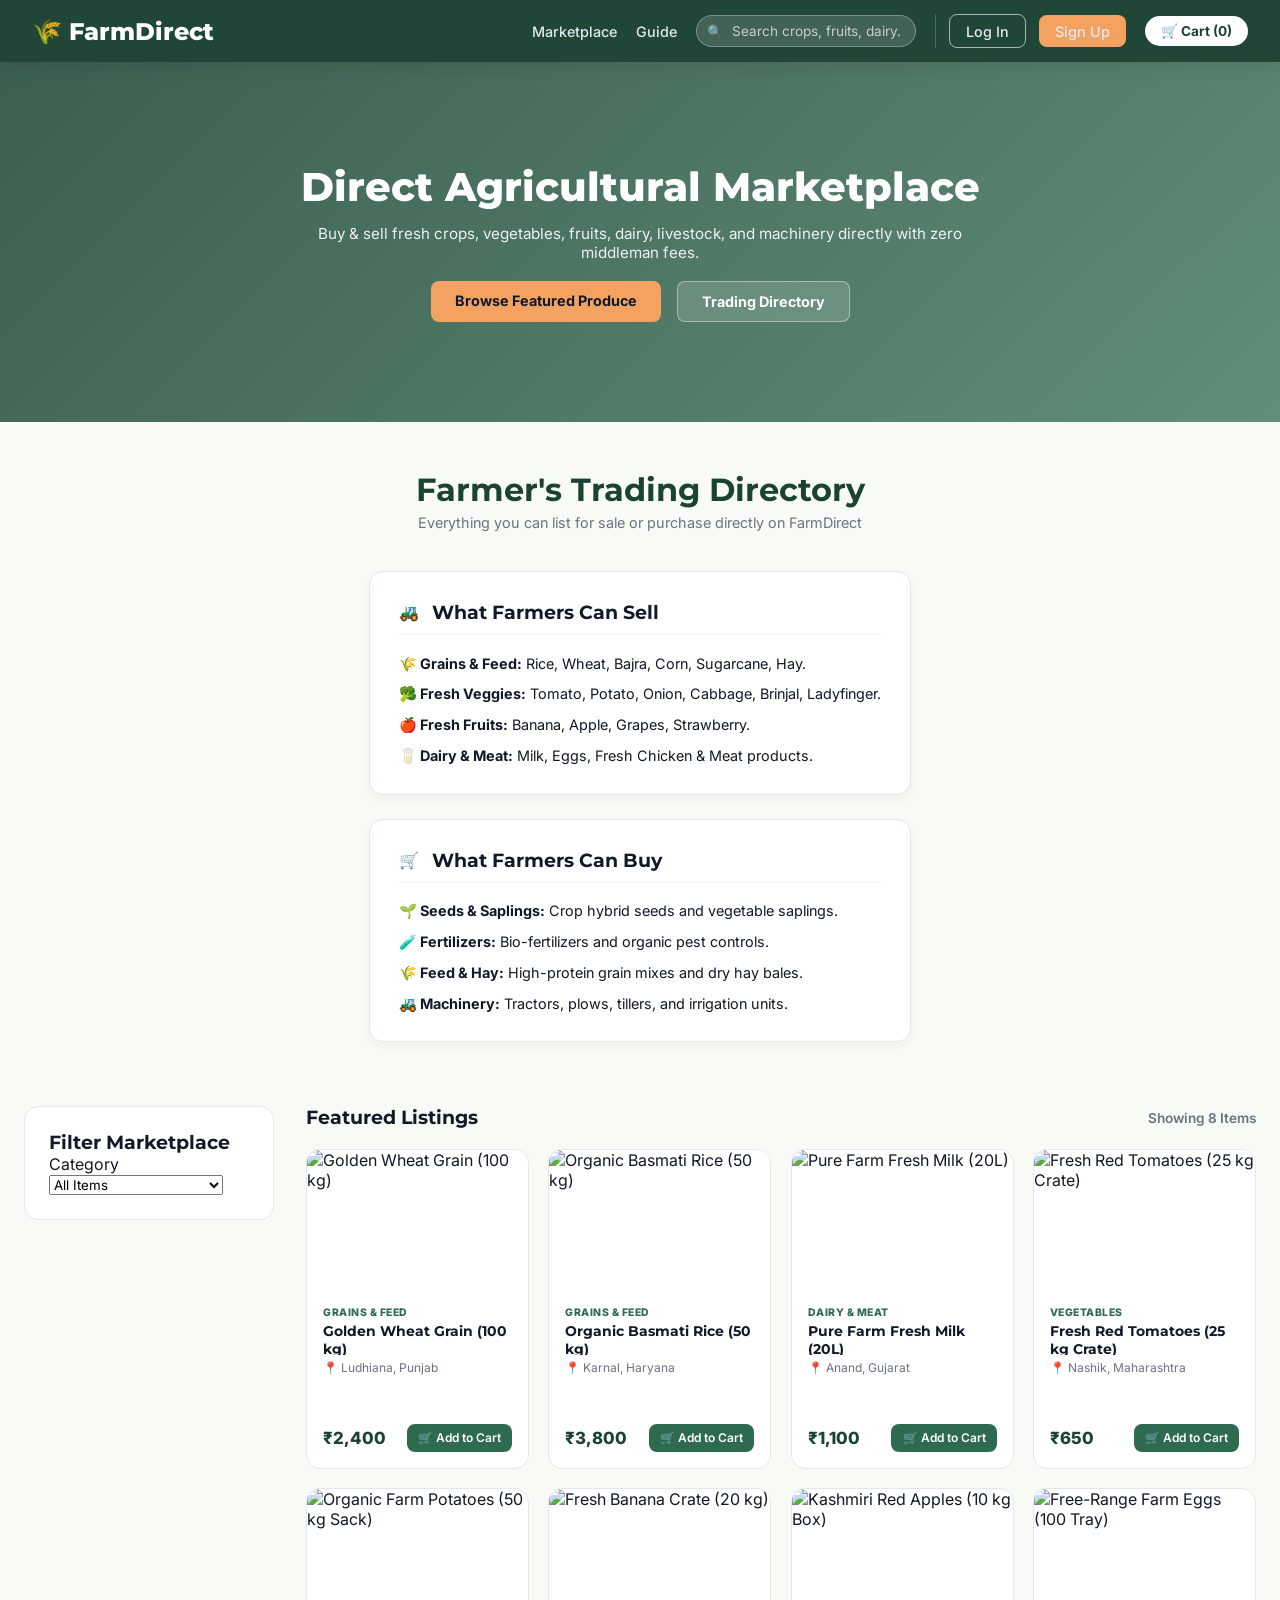
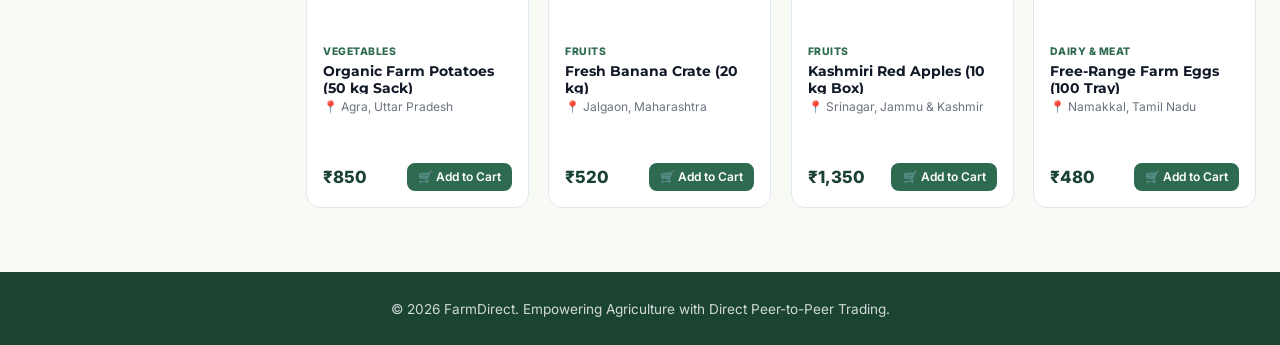
==== index.html @ 782228d8 "First commit" ====
<!DOCTYPE html>
<html lang="en">
<head>
    <meta charset="UTF-8">
    <meta name="viewport" content="width=device-width, initial-scale=1.0">
    <title>FarmDirect | Direct Agricultural Marketplace</title>
    <link rel="preconnect" href="https://fonts.googleapis.com">
    <link rel="preconnect" href="https://fonts.gstatic.com" crossorigin>
    <link href="https://fonts.googleapis.com/css2?family=Inter:wght@400;500;600&family=Montserrat:wght@600;700;800&display=swap" rel="stylesheet">
    <link rel="stylesheet" href="style.css">
</head>
<body>

    <div class="parallax-bg" id="parallaxBg"></div>

    <!-- Navigation Header -->
    <header>
        <div class="nav-container">
            <a href="index.html" class="logo">🌾 FarmDirect</a>
            
            <nav class="nav-links">
                <a href="index.html#marketplace">Marketplace</a>
                <a href="index.html#farmer-guide">Guide</a>

                <!-- Header Search Bar -->
                <div class="header-search">
                    <span class="search-icon">🔍</span>
                    <input type="text" id="headerSearchInput" placeholder="Search crops, fruits, dairy..." onkeyup="searchProducts(this.value)">
                </div>
                
                <!-- Auth Buttons -->
                <div class="auth-group">
                    <a href="login.html?mode=login" class="btn-auth btn-login">Log In</a>
                    <a href="login.html?mode=signup" class="btn-auth btn-signup">Sign Up</a>
                </div>

                <button class="cart-btn" onclick="window.location.href='cart.html'">🛒 Cart (<span id="cart-count">0</span>)</button>
            </nav>
        </div>
    </header>

    <!-- 3D Hero Parallax Section -->
    <section class="hero-parallax">
        <div class="hero-content" id="heroContent">
            <h1>Direct Agricultural Marketplace</h1>
            <p>Buy & sell fresh crops, vegetables, fruits, dairy, livestock, and machinery directly with zero middleman fees.</p>
            <div class="hero-actions">
                <a href="#marketplace" class="btn-hero primary">Browse Featured Produce</a>
                <a href="#farmer-guide" class="btn-hero secondary">Trading Directory</a>
            </div>
        </div>
    </section>

    <!-- Farmer Trade Directory -->
    <section class="farmer-guide-section" id="farmer-guide">
        <div class="guide-container">
            <h2 class="section-title">Farmer's Trading Directory</h2>
            <p class="section-subtitle">Everything you can list for sale or purchase directly on FarmDirect</p>

            <div class="guide-grid">
                <!-- Things to Sell -->
                <div class="guide-card sell-card">
                    <div class="guide-header">
                        <span class="guide-icon">🚜</span>
                        <h3>What Farmers Can Sell</h3>
                    </div>
                    <ul class="guide-list">
                        <li><strong>🌾 Grains & Feed:</strong> Rice, Wheat, Bajra, Corn, Sugarcane, Hay.</li>
                        <li><strong>🥦 Fresh Veggies:</strong> Tomato, Potato, Onion, Cabbage, Brinjal, Ladyfinger.</li>
                        <li><strong>🍎 Fresh Fruits:</strong> Banana, Apple, Grapes, Strawberry.</li>
                        <li><strong>🥛 Dairy & Meat:</strong> Milk, Eggs, Fresh Chicken & Meat products.</li>
                    </ul>
                </div>

                <!-- Things to Buy -->
                <div class="guide-card buy-card">
                    <div class="guide-header">
                        <span class="guide-icon">🛒</span>
                        <h3>What Farmers Can Buy</h3>
                    </div>
                    <ul class="guide-list">
                        <li><strong>🌱 Seeds & Saplings:</strong> Crop hybrid seeds and vegetable saplings.</li>
                        <li><strong>🧪 Fertilizers:</strong> Bio-fertilizers and organic pest controls.</li>
                        <li><strong>🌾 Feed & Hay:</strong> High-protein grain mixes and dry hay bales.</li>
                        <li><strong>🚜 Machinery:</strong> Tractors, plows, tillers, and irrigation units.</li>
                    </ul>
                </div>
            </div>
        </div>
    </section>

    <!-- Symmetrical Marketplace Container -->
    <div class="container" id="marketplace">
        <aside class="sidebar">
            <div class="card">
                <h3>Filter Marketplace</h3>
                <div class="filter-group">
                    <label for="category-filter">Category</label>
                    <select id="category-filter" onchange="filterProducts()">
                        <option value="all">All Items</option>
                        <option value="Grains & Feed">Grains, Feed & Hay</option>
                        <option value="Vegetables">Fresh Vegetables</option>
                        <option value="Fruits">Fresh Fruits</option>
                        <option value="Dairy & Meat">Dairy & Animal Products</option>
                        <option value="Equipment">Tools & Machinery</option>
                    </select>
                </div>
            </div>
        </aside>

        <main>
            <div class="marketplace-header">
                <h3>Featured Listings</h3>
                <span id="resultsCount" class="results-count">Showing 8 Featured Items</span>
            </div>
            <!-- Standardized Symmetrical Grid -->
            <div class="products-grid" id="productGrid"></div>
        </main>
    </div>

    <footer>
        <p>&copy; 2026 FarmDirect. Empowering Agriculture with Direct Peer-to-Peer Trading.</p>
    </footer>

    <script src="script.js"></script>
    <script>
        document.addEventListener('DOMContentLoaded', () => {
            if (typeof renderMarketplace === 'function') {
                renderMarketplace();
            }
        });
    </script>
</body>
</html>
---- style.css ----
/* Design System & Variable Declarations */
:root {
    --primary: #1b4332;
    --primary-light: #2d6a4f;
    --accent: #f4a261;
    --accent-hover: #e76f51;
    --bg-main: #f8faf6;
    --surface: #ffffff;
    --text-primary: #111827;
    --text-muted: #6b7280;
    --border: #e2e8f0;
    --shadow-sm: 0 4px 12px rgba(0, 0, 0, 0.04);
    --shadow-3d: 0 16px 30px rgba(0, 0, 0, 0.12);
    --radius-sm: 8px;
    --radius-lg: 14px;
    --font-heading: 'Montserrat', sans-serif;
    --font-body: 'Inter', sans-serif;
}

* { box-sizing: border-box; margin: 0; padding: 0; font-family: var(--font-body); }
html { scroll-behavior: smooth; }
body { background-color: var(--bg-main); color: var(--text-primary); min-height: 100vh; display: flex; flex-direction: column; }
h1, h2, h3, h4, .logo { font-family: var(--font-heading); }

/* Header & Navigation */
header {
    background: rgba(27, 67, 50, 0.98);
    backdrop-filter: blur(10px);
    color: #ffffff;
    padding: 0.9rem 2rem;
    position: sticky;
    top: 0;
    z-index: 100;
    box-shadow: 0 4px 20px rgba(0, 0, 0, 0.1);
}
.nav-container { max-width: 1280px; margin: 0 auto; display: flex; justify-content: space-between; align-items: center; }
.logo { font-size: 1.5rem; font-weight: 800; color: #ffffff; text-decoration: none; white-space: nowrap; }
.nav-links { display: flex; gap: 1.2rem; align-items: center; }
.nav-links a { color: #e2e8f0; text-decoration: none; font-weight: 500; font-size: 0.9rem; transition: color 0.2s; white-space: nowrap; }
.nav-links a:hover { color: var(--accent); }

/* Neatly Aligned Search Bar in Right Header */
.header-search {
    position: relative;
    display: flex;
    align-items: center;
}
.header-search input {
    background: rgba(255, 255, 255, 0.15);
    border: 1px solid rgba(255, 255, 255, 0.3);
    padding: 0.45rem 0.8rem 0.45rem 2.2rem;
    border-radius: 20px;
    color: #ffffff;
    font-size: 0.85rem;
    width: 220px;
    outline: none;
    transition: all 0.3s ease;
}
.header-search input::placeholder { color: rgba(255, 255, 255, 0.7); }
.header-search input:focus {
    background: #ffffff;
    color: var(--text-primary);
    width: 260px;
}
.search-icon {
    position: absolute;
    left: 0.7rem;
    font-size: 0.8rem;
    pointer-events: none;
    opacity: 0.8;
}

.auth-group { display: flex; align-items: center; gap: 0.8rem; padding-left: 0.8rem; border-left: 1px solid rgba(255, 255, 255, 0.2); }
.btn-auth { padding: 0.45rem 1rem; border-radius: var(--radius-sm); font-weight: 600; font-size: 0.85rem; cursor: pointer; text-decoration: none; transition: all 0.3s; }
.btn-login { background: transparent; color: #ffffff; border: 1px solid rgba(255, 255, 255, 0.6); }
.btn-login:hover { background: #ffffff; color: var(--primary); }
.btn-signup { background: var(--accent); color: var(--text-primary); border: none; }
.btn-signup:hover { background: var(--accent-hover); color: #ffffff; }

.cart-btn {
    background: #ffffff;
    color: var(--primary);
    padding: 0.45rem 1rem;
    border-radius: 20px;
    font-weight: 700;
    font-size: 0.85rem;
    cursor: pointer;
    border: none;
}

/* Hero Section */
.hero-parallax {
    height: 40vh; min-height: 320px;
    background: linear-gradient(135deg, rgba(27, 67, 50, 0.85), rgba(45, 106, 79, 0.75)), 
                url('https://images.unsplash.com/photo-1500937386664-56d1dfef3854?auto=format&fit=crop&w=1200&q=80') center/cover fixed;
    display: flex; align-items: center; justify-content: center; text-align: center; color: #ffffff; padding: 0 1.5rem;
}
.hero-content h1 { font-size: 2.5rem; font-weight: 800; margin-bottom: 0.8rem; }
.hero-content p { max-width: 650px; margin: 0 auto; font-size: 0.95rem; opacity: 0.9; }
.hero-actions { display: flex; gap: 1rem; justify-content: center; margin-top: 1.2rem; }
.btn-hero { padding: 0.7rem 1.5rem; border-radius: var(--radius-sm); font-weight: 700; text-decoration: none; font-size: 0.9rem; cursor: pointer; border: none; }
.btn-hero.primary { background: var(--accent); color: var(--text-primary); }
.btn-hero.secondary { background: rgba(255,255,255,0.15); color: #fff; border: 1px solid rgba(255,255,255,0.4); }

/* Farmer Directory */
.farmer-guide-section { padding: 3rem 1.5rem; max-width: 1280px; margin: 0 auto; }
.section-title { text-align: center; font-size: 2rem; color: var(--primary); margin-bottom: 0.3rem; }
.section-subtitle { text-align: center; color: var(--text-muted); margin-bottom: 2.5rem; font-size: 0.9rem; }
.guide-grid { display: grid; grid-template-columns: repeat(auto-fit, minmax(320px, 1fr)); gap: 1.5rem; }
.guide-card { background: var(--surface); padding: 1.8rem; border-radius: var(--radius-lg); box-shadow: var(--shadow-sm); border: 1px solid var(--border); }
.guide-header { display: flex; align-items: center; gap: 0.8rem; margin-bottom: 1.2rem; padding-bottom: 0.6rem; border-bottom: 2px solid var(--bg-main); }
.guide-list { list-style: none; display: flex; flex-direction: column; gap: 0.8rem; font-size: 0.9rem; }

/* Marketplace Layout & Symmetrical Cards */
.container { max-width: 1280px; margin: 1rem auto 4rem; padding: 0 1.5rem; display: grid; grid-template-columns: 250px 1fr; gap: 2rem; }
.card { background: var(--surface); padding: 1.5rem; border-radius: var(--radius-lg); border: 1px solid var(--border); }

.marketplace-header { display: flex; justify-content: space-between; align-items: center; margin-bottom: 1.2rem; }
.results-count { font-size: 0.85rem; color: var(--text-muted); font-weight: 600; }

.products-grid { 
    display: grid; 
    grid-template-columns: repeat(4, 1fr); 
    gap: 1.2rem; 
}

.product-card {
    background: var(--surface); 
    border-radius: var(--radius-lg); 
    border: 1px solid var(--border);
    overflow: hidden; 
    display: flex; 
    flex-direction: column; 
    cursor: pointer;
    height: 320px;
    transition: transform 0.2s ease-out, box-shadow 0.2s;
}
.product-card:hover { box-shadow: var(--shadow-3d); }
.product-img { height: 140px; width: 100%; object-fit: cover; }
.product-details { padding: 1rem; display: flex; flex-direction: column; flex-grow: 1; }
.product-category { font-size: 0.65rem; text-transform: uppercase; color: var(--primary-light); font-weight: 800; letter-spacing: 0.5px; }
.product-title { font-size: 0.9rem; font-weight: 700; margin: 0.3rem 0; color: var(--text-primary); line-height: 1.2; height: 2.2em; overflow: hidden; }
.product-seller { font-size: 0.75rem; color: var(--text-muted); margin-bottom: 0.8rem; }
.product-bottom { margin-top: auto; display: flex; justify-content: space-between; align-items: center; }
.product-price { font-size: 1.05rem; font-weight: 800; color: var(--primary); }
.btn-add { background: var(--primary-light); color: #fff; border: none; padding: 0.4rem 0.7rem; border-radius: var(--radius-sm); font-size: 0.75rem; font-weight: 600; cursor: pointer; }

.no-results { grid-column: span 4; text-align: center; padding: 3rem; background: #fff; border-radius: var(--radius-lg); border: 1px dashed var(--border); color: var(--text-muted); }

/* Product Detail View */
.detail-container { max-width: 1280px; margin: 2rem auto 5rem; padding: 0 1.5rem; }
.product-detail-grid { display: grid; grid-template-columns: 1fr 1fr; gap: 2.5rem; margin-bottom: 3rem; }

.viewport-3d-card {
    background: #ffffff; border-radius: var(--radius-lg); border: 1px solid var(--border);
    padding: 1.5rem; position: relative; display: flex; flex-direction: column; align-items: center; justify-content: center;
}
.badge-stock { position: absolute; top: 1rem; left: 1rem; background: #dcfce7; color: #166534; padding: 0.3rem 0.7rem; border-radius: 20px; font-weight: 700; font-size: 0.75rem; }
.interactive-canvas-wrapper { width: 100%; height: 340px; display: flex; align-items: center; justify-content: center; position: relative; }
.detail-main-img { max-width: 100%; max-height: 100%; object-fit: contain; border-radius: var(--radius-sm); }
.hint-3d { position: absolute; bottom: 0; font-size: 0.75rem; color: var(--text-muted); background: rgba(255,255,255,0.9); padding: 0.2rem 0.5rem; border-radius: 4px; }

.detail-info-card { display: flex; flex-direction: column; gap: 0.8rem; }
.detail-title { font-size: 1.8rem; color: var(--text-primary); line-height: 1.2; }
.detail-price { font-size: 1.8rem; font-weight: 800; color: var(--primary); }

.retailer-box, .description-box, .specs-box, .delivery-calc-box {
    background: #ffffff; padding: 1rem; border-radius: var(--radius-sm); border: 1px solid var(--border);
}
.retailer-header { display: flex; justify-content: space-between; align-items: center; margin-bottom: 0.4rem; }
.verified-tag { background: #e0f2fe; color: #0369a1; padding: 0.2rem 0.5rem; border-radius: 4px; font-weight: 700; font-size: 0.7rem; }
.spec-row { display: flex; justify-content: space-between; padding: 0.3rem 0; border-bottom: 1px solid var(--bg-main); font-size: 0.85rem; }

/* Cart Page Styling */
.cart-page-container {
    max-width: 1280px;
    margin: 2rem auto 4rem;
    padding: 0 1.5rem;
}

.cart-layout {
    display: grid;
    grid-template-columns: 1fr 380px;
    gap: 2rem;
    margin-top: 1.5rem;
}

.cart-items-section {
    background: var(--surface);
    padding: 1.5rem;
    border-radius: var(--radius-lg);
    border: 1px solid var(--border);
}

.cart-item-card {
    display: flex;
    align-items: center;
    gap: 1rem;
    padding: 1rem 0;
    border-bottom: 1px solid var(--border);
}

.cart-item-card:last-child {
    border-bottom: none;
}

.cart-item-img {
    width: 80px;
    height: 80px;
    object-fit: cover;
    border-radius: var(--radius-sm);
}

.cart-item-info {
    flex-grow: 1;
}

.cart-item-title {
    font-size: 1rem;
    font-weight: 700;
}

.cart-item-price {
    color: var(--primary);
    font-weight: 700;
}

.cart-qty-controls {
    display: flex;
    align-items: center;
    gap: 0.5rem;
}

.btn-qty {
    background: var(--bg-main);
    border: 1px solid var(--border);
    padding: 0.2rem 0.6rem;
    border-radius: 4px;
    cursor: pointer;
    font-weight: bold;
}

.btn-remove {
    background: #fee2e2;
    color: #dc2626;
    border: none;
    padding: 0.4rem 0.6rem;
    border-radius: 4px;
    cursor: pointer;
    font-size: 0.8rem;
}

.summary-row {
    display: flex;
    justify-content: space-between;
    margin: 0.8rem 0;
    font-size: 0.95rem;
}

.total-row {
    font-size: 1.2rem;
    font-weight: 800;
    color: var(--primary);
}

.divider {
    border: none;
    border-top: 1px solid var(--border);
    margin: 1rem 0;
}

.payment-section {
    margin-top: 1.5rem;
}

.payment-options {
    display: flex;
    flex-direction: column;
    gap: 0.6rem;
    margin-top: 0.8rem;
}

.payment-option {
    display: flex;
    align-items: center;
    gap: 0.6rem;
    padding: 0.6rem;
    border: 1px solid var(--border);
    border-radius: var(--radius-sm);
    cursor: pointer;
    font-size: 0.85rem;
}

.payment-option input {
    accent-color: var(--primary);
}

/* Dedicated Authentication Page */
.auth-page-body {
    background: linear-gradient(135deg, var(--primary), var(--primary-light));
    min-height: 100vh; display: flex; align-items: center; justify-content: center; padding: 1.5rem;
}
.auth-card-3d {
    background: #ffffff; width: 100%; max-width: 420px; padding: 2rem; border-radius: var(--radius-lg);
    box-shadow: var(--shadow-3d);
}
.auth-header { text-align: center; margin-bottom: 1.5rem; }
.auth-logo { font-size: 1.6rem; font-weight: 800; color: var(--primary); text-decoration: none; display: block; }
.auth-tabs { display: flex; border-bottom: 2px solid var(--bg-main); margin-bottom: 1.2rem; }
.auth-tab { flex: 1; padding: 0.7rem; background: none; border: none; font-weight: 700; cursor: pointer; color: var(--text-muted); }
.auth-tab.active { color: var(--primary); border-bottom: 3px solid var(--primary); }
.auth-form { display: flex; flex-direction: column; gap: 0.9rem; }
.auth-form.hidden { display: none; }
.form-group label { display: block; font-size: 0.8rem; font-weight: 600; margin-bottom: 0.3rem; }
.form-control { width: 100%; padding: 0.65rem; border: 1px solid var(--border); border-radius: var(--radius-sm); outline: none; }
.btn-submit { background: var(--primary); color: #fff; border: none; padding: 0.75rem; border-radius: var(--radius-sm); font-weight: 700; cursor: pointer; }

footer { background: var(--primary); color: rgba(255,255,255,0.8); text-align: center; padding: 1.8rem; margin-top: auto; font-size: 0.85rem; }

/* Responsive Layout */
@media(max-width: 1100px) {
    .products-grid { grid-template-columns: repeat(3, 1fr); }
}
@media(max-width: 860px) {
    .container, .product-detail-grid, .cart-layout { grid-template-columns: 1fr; }
    .products-grid { grid-template-columns: repeat(2, 1fr); }
    .nav-container { flex-direction: column; gap: 1rem; }
    .header-search input { width: 100%; }
}
@media(max-width: 500px) {
    .products-grid { grid-template-columns: 1fr; }
}
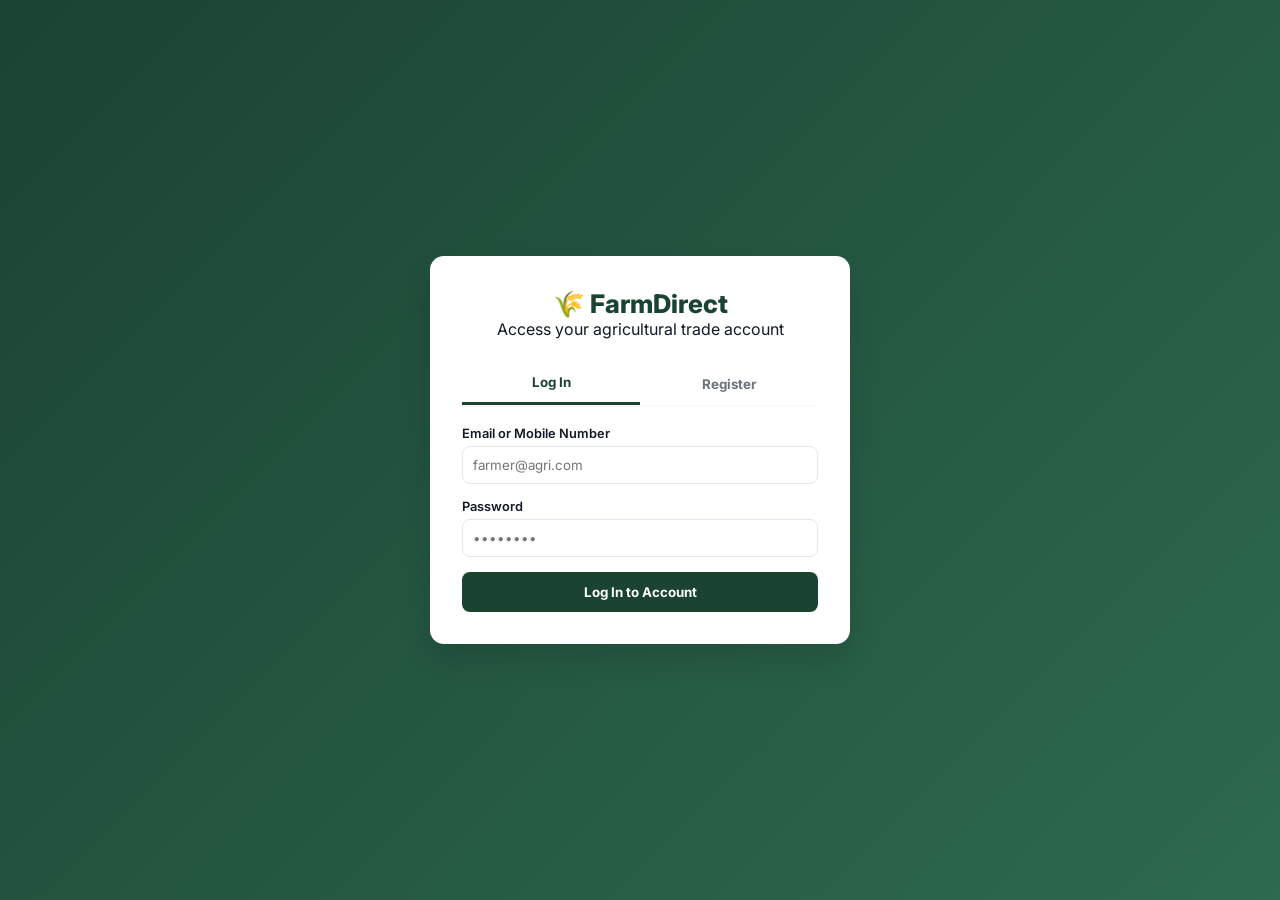
==== commit f09a476a: "Update platform: Added home landing page, user profile modals, session role routing, and UI fixes" ====
--- a/index.html
+++ b/index.html
@@ -3,132 +3,285 @@
 <head>
     <meta charset="UTF-8">
     <meta name="viewport" content="width=device-width, initial-scale=1.0">
-    <title>FarmDirect | Direct Agricultural Marketplace</title>
+    <title>FarmDirect | Farmer & Agricultural Portal</title>
     <link rel="preconnect" href="https://fonts.googleapis.com">
     <link rel="preconnect" href="https://fonts.gstatic.com" crossorigin>
     <link href="https://fonts.googleapis.com/css2?family=Inter:wght@400;500;600&family=Montserrat:wght@600;700;800&display=swap" rel="stylesheet">
     <link rel="stylesheet" href="style.css">
+    <script>
+        const userRole = localStorage.getItem('userRole');
+        if (!userRole || userRole.toLowerCase() !== 'farmer') {
+            alert('Access Denied: Farmer account se login karein.');
+            window.location.href = 'login.html';
+        }
+    </script>
+        .hero-section {
+            background: linear-gradient(135deg, #1b5e20, #2e7d32);
+            color: white;
+            padding: 4rem 1.5rem;
+            text-align: center;
+            border-radius: 0 0 24px 24px;
+        }
+        .hero-title {
+            font-family: 'Montserrat', sans-serif;
+            font-size: 2.5rem;
+            font-weight: 800;
+            margin-bottom: 1rem;
+        }
+        .hero-subtitle {
+            font-size: 1.1rem;
+            max-width: 650px;
+            margin: 0 auto 2rem;
+            opacity: 0.9;
+        }
+        .hero-btns {
+            display: flex;
+            gap: 1rem;
+            justify-content: center;
+            flex-wrap: wrap;
+        }
+        .btn-primary-custom {
+            background: #ffb300;
+            color: #000;
+            padding: 0.8rem 1.8rem;
+            border-radius: 8px;
+            font-weight: 700;
+            text-decoration: none;
+            transition: transform 0.2s;
+        }
+        .btn-secondary-custom {
+            background: rgba(255,255,255,0.2);
+            color: white;
+            padding: 0.8rem 1.8rem;
+            border-radius: 8px;
+            font-weight: 600;
+            text-decoration: none;
+            border: 1px solid rgba(255,255,255,0.4);
+        }
+        .btn-primary-custom:hover {
+            transform: translateY(-2px);
+        }
+        .home-container {
+            max-width: 1100px;
+            margin: 3rem auto;
+            padding: 0 1.5rem;
+        }
+        .farmer-actions-grid {
+            display: grid;
+            grid-template-columns: repeat(auto-fit, minmax(280px, 1fr));
+            gap: 1.5rem;
+            margin-top: 1.5rem;
+        }
+        .farmer-action-card {
+            background: white;
+            border: 1px solid #e0e0e0;
+            border-radius: 16px;
+            padding: 1.8rem;
+            text-align: left;
+            transition: all 0.2s;
+            box-shadow: 0 4px 12px rgba(0,0,0,0.03);
+            display: flex;
+            flex-direction: column;
+            justify-content: space-between;
+        }
+        .farmer-action-card:hover {
+            border-color: #2e7d32;
+            transform: translateY(-4px);
+            box-shadow: 0 8px 20px rgba(0,0,0,0.08);
+        }
+        .card-icon {
+            font-size: 2.5rem;
+            margin-bottom: 0.8rem;
+        }
+        .card-title {
+            font-size: 1.3rem;
+            font-weight: 700;
+            color: #1b5e20;
+            margin-bottom: 0.5rem;
+        }
+        .card-desc {
+            color: #666;
+            font-size: 0.95rem;
+            margin-bottom: 1.2rem;
+            line-height: 1.4;
+        }
+        .action-link {
+            display: inline-block;
+            background: #2e7d32;
+            color: white;
+            padding: 0.6rem 1.2rem;
+            border-radius: 6px;
+            font-weight: 600;
+            text-decoration: none;
+            text-align: center;
+        }
+        .stats-grid {
+            display: grid;
+            grid-template-columns: repeat(auto-fit, minmax(200px, 1fr));
+            gap: 1.2rem;
+            margin-bottom: 3rem;
+        }
+        .stat-card {
+            background: var(--surface, #fff);
+            border: 1px solid var(--border, #e0e0e0);
+            padding: 1.2rem;
+            border-radius: 12px;
+            text-align: center;
+        }
+        .stat-number {
+            font-size: 1.8rem;
+            font-weight: 800;
+            color: var(--primary, #2e7d32);
+        }
+    </style>
 </head>
 <body>
 
-    <div class="parallax-bg" id="parallaxBg"></div>
-
-    <!-- Navigation Header -->
+    <!-- Header Navigation -->
     <header>
         <div class="nav-container">
             <a href="index.html" class="logo">🌾 FarmDirect</a>
+            <nav class="nav-links">
+                <a href="index.html" class="active">Home</a>
+                <a href="dashboard.html">Farmer Dashboard & AI Mandi</a>
+                <a href="consumer.html">Marketplace (Buyer)</a>
+                <a href="login.html" class="btn-login btn-auth">Login / Register</a>
+            </nav>
+         <button onclick="toggleProfile()" style="background: #2e7d32; color: white; padding: 8px 16px; border: none; border-radius: 6px; cursor: pointer; font-weight: 600;">
+    👤 My Profile
+</button>
+        </div>
+    </header>
+    <!-- Profile Modal Popup -->
+<div id="profileModal" style="display: none; position: fixed; top: 0; left: 0; width: 100%; height: 100%; background: rgba(0,0,0,0.6); z-index: 2000; align-items: center; justify-content: center;">
+    <div style="background: white; padding: 30px; border-radius: 16px; width: 350px; box-shadow: 0 10px 25px rgba(0,0,0,0.3); font-family: sans-serif;">
+        
+        <div style="text-align: center; margin-bottom: 20px;">
+            <div style="width: 70px; height: 70px; background: #e8f5e9; color: #2e7d32; border-radius: 50%; font-size: 32px; display: flex; align-items: center; justify-content: center; margin: 0 auto 10px auto; border: 2px solid #2e7d32;">
+                👤
+            </div>
+            <h3 id="profName" style="margin: 0; color: #1b5e20; font-size: 20px;">User Name</h3>
+            <span id="profRoleBadge" style="background: #2e7d32; color: white; padding: 2px 10px; border-radius: 12px; font-size: 12px; text-transform: uppercase; font-weight: bold; margin-top: 5px; display: inline-block;">FARMER</span>
+        </div>
+
+        <hr style="border: none; border-top: 1px solid #eee; margin-bottom: 15px;">
+
+        <div style="display: flex; flex-direction: column; gap: 12px; font-size: 14px; color: #333;">
+            <div>📧 <strong>Email:</strong> <span id="profEmail" style="float: right; color: #555;">-</span></div>
+            <div>📞 <strong>Phone:</strong> <span id="profPhone" style="float: right; color: #555;">-</span></div>
+            <div>📍 <strong>Location:</strong> <span id="profLocation" style="float: right; color: #555;">-</span></div>
+            <div>📅 <strong>Member Since:</strong> <span id="profJoined" style="float: right; color: #555;">-</span></div>
+        </div>
+
+        <hr style="border: none; border-top: 1px solid #eee; margin: 20px 0 15px 0;">
+
+        <div style="display: flex; gap: 10px; justify-content: space-between;">
+            <button onclick="logoutUser()" style="flex: 1; background: #d32f2f; color: white; border: none; padding: 10px; border-radius: 8px; cursor: pointer; font-weight: bold;">Logout</button>
+            <button onclick="toggleProfile()" style="flex: 1; background: #757575; color: white; border: none; padding: 10px; border-radius: 8px; cursor: pointer;">Close</button>
+        </div>
+    </div>
+</div>
+
+    <!-- Hero Banner -->
+    <section class="hero-section">
+        <h1 class="hero-title">Empowering Farmers With Direct Trade</h1>
+        <p class="hero-subtitle">Sell your harvest directly to consumers, manage your listed products, and access real-time AI Mandi rates with zero middleman fees.</p>
+        <div class="hero-btns">
+            <a href="dashboard.html" class="btn-primary-custom">➕ Add New Crop Item</a>
+            <a href="dashboard.html" class="btn-secondary-custom">🤖 AI Mandi Predictor</a>
+        </div>
+    </section>
+
+    <main class="home-container">
+
+        <!-- Platform Benefits -->
+        <div class="stats-grid">
+            <div class="stat-card">
+                <div class="stat-number">100%</div>
+                <div>Direct Farmer Profit</div>
+            </div>
+            <div class="stat-card">
+                <div class="stat-number">0%</div>
+                <div>Middleman Commission</div>
+            </div>
+            <div class="stat-card">
+                <div class="stat-number">Live</div>
+                <div>APMC Mandi Rates</div>
+            </div>
+            <div class="stat-card">
+                <div class="stat-number">24/7</div>
+                <div>Direct Buyer Reach</div>
+            </div>
+        </div>
+
+        <!-- Farmer Action Modules -->
+        <h3 style="margin-bottom: 0.3rem;">Farmer Portal Quick Access</h3>
+        <p style="color: #666; margin-bottom: 1.5rem;">Select an action below to manage your produce listings or check market rates.</p>
+
+        <div class="farmer-actions-grid">
             
-            <nav class="nav-links">
-                <a href="index.html#marketplace">Marketplace</a>
-                <a href="index.html#farmer-guide">Guide</a>
-
-                <!-- Header Search Bar -->
-                <div class="header-search">
-                    <span class="search-icon">🔍</span>
-                    <input type="text" id="headerSearchInput" placeholder="Search crops, fruits, dairy..." onkeyup="searchProducts(this.value)">
+            <!-- Card 1: Add New Product -->
+            <div class="farmer-action-card">
+                <div>
+                    <span class="card-icon">➕</span>
+                    <div class="card-title">Add Produce / Crops</div>
+                    <p class="card-desc">List your fresh harvest, fruits, vegetables, or grains for direct sale to buyers.</p>
                 </div>
-                
-                <!-- Auth Buttons -->
-                <div class="auth-group">
-                    <a href="login.html?mode=login" class="btn-auth btn-login">Log In</a>
-                    <a href="login.html?mode=signup" class="btn-auth btn-signup">Sign Up</a>
+                <a href="dashboard.html" class="action-link">List New Item &rarr;</a>
+            </div>
+
+            <!-- Card 2: My Products -->
+            <div class="farmer-action-card">
+                <div>
+                    <span class="card-icon">📦</span>
+                    <div class="card-title">My Products</div>
+                    <p class="card-desc">View, edit, or manage all your currently active crop listings and stock levels.</p>
                 </div>
-
-                <button class="cart-btn" onclick="window.location.href='cart.html'">🛒 Cart (<span id="cart-count">0</span>)</button>
-            </nav>
-        </div>
-    </header>
-
-    <!-- 3D Hero Parallax Section -->
-    <section class="hero-parallax">
-        <div class="hero-content" id="heroContent">
-            <h1>Direct Agricultural Marketplace</h1>
-            <p>Buy & sell fresh crops, vegetables, fruits, dairy, livestock, and machinery directly with zero middleman fees.</p>
-            <div class="hero-actions">
-                <a href="#marketplace" class="btn-hero primary">Browse Featured Produce</a>
-                <a href="#farmer-guide" class="btn-hero secondary">Trading Directory</a>
-            </div>
-        </div>
-    </section>
-
-    <!-- Farmer Trade Directory -->
-    <section class="farmer-guide-section" id="farmer-guide">
-        <div class="guide-container">
-            <h2 class="section-title">Farmer's Trading Directory</h2>
-            <p class="section-subtitle">Everything you can list for sale or purchase directly on FarmDirect</p>
-
-            <div class="guide-grid">
-                <!-- Things to Sell -->
-                <div class="guide-card sell-card">
-                    <div class="guide-header">
-                        <span class="guide-icon">🚜</span>
-                        <h3>What Farmers Can Sell</h3>
-                    </div>
-                    <ul class="guide-list">
-                        <li><strong>🌾 Grains & Feed:</strong> Rice, Wheat, Bajra, Corn, Sugarcane, Hay.</li>
-                        <li><strong>🥦 Fresh Veggies:</strong> Tomato, Potato, Onion, Cabbage, Brinjal, Ladyfinger.</li>
-                        <li><strong>🍎 Fresh Fruits:</strong> Banana, Apple, Grapes, Strawberry.</li>
-                        <li><strong>🥛 Dairy & Meat:</strong> Milk, Eggs, Fresh Chicken & Meat products.</li>
-                    </ul>
+                <a href="dashboard.html" class="action-link">View My Inventory &rarr;</a>
+            </div>
+
+            <!-- Card 3: AI Mandi Predictor -->
+            <div class="farmer-action-card">
+                <div>
+                    <span class="card-icon">🤖</span>
+                    <div class="card-title">AI Mandi Price Advisor</div>
+                    <p class="card-desc">Check real-time state and district mandi rates before fixing your selling price.</p>
                 </div>
-
-                <!-- Things to Buy -->
-                <div class="guide-card buy-card">
-                    <div class="guide-header">
-                        <span class="guide-icon">🛒</span>
-                        <h3>What Farmers Can Buy</h3>
-                    </div>
-                    <ul class="guide-list">
-                        <li><strong>🌱 Seeds & Saplings:</strong> Crop hybrid seeds and vegetable saplings.</li>
-                        <li><strong>🧪 Fertilizers:</strong> Bio-fertilizers and organic pest controls.</li>
-                        <li><strong>🌾 Feed & Hay:</strong> High-protein grain mixes and dry hay bales.</li>
-                        <li><strong>🚜 Machinery:</strong> Tractors, plows, tillers, and irrigation units.</li>
-                    </ul>
-                </div>
-            </div>
-        </div>
-    </section>
-
-    <!-- Symmetrical Marketplace Container -->
-    <div class="container" id="marketplace">
-        <aside class="sidebar">
-            <div class="card">
-                <h3>Filter Marketplace</h3>
-                <div class="filter-group">
-                    <label for="category-filter">Category</label>
-                    <select id="category-filter" onchange="filterProducts()">
-                        <option value="all">All Items</option>
-                        <option value="Grains & Feed">Grains, Feed & Hay</option>
-                        <option value="Vegetables">Fresh Vegetables</option>
-                        <option value="Fruits">Fresh Fruits</option>
-                        <option value="Dairy & Meat">Dairy & Animal Products</option>
-                        <option value="Equipment">Tools & Machinery</option>
-                    </select>
-                </div>
-            </div>
-        </aside>
-
-        <main>
-            <div class="marketplace-header">
-                <h3>Featured Listings</h3>
-                <span id="resultsCount" class="results-count">Showing 8 Featured Items</span>
-            </div>
-            <!-- Standardized Symmetrical Grid -->
-            <div class="products-grid" id="productGrid"></div>
-        </main>
-    </div>
+                <a href="dashboard.html" class="action-link">Check Mandi Rates &rarr;</a>
+            </div>
+
+        </div>
+
+    </main>
 
     <footer>
         <p>&copy; 2026 FarmDirect. Empowering Agriculture with Direct Peer-to-Peer Trading.</p>
     </footer>
-
-    <script src="script.js"></script>
     <script>
-        document.addEventListener('DOMContentLoaded', () => {
-            if (typeof renderMarketplace === 'function') {
-                renderMarketplace();
-            }
-        });
-    </script>
+    function toggleProfile() {
+        const modal = document.getElementById('profileModal');
+        if (modal.style.display === 'none' || modal.style.display === '') {
+            document.getElementById('profName').innerText = localStorage.getItem('userName') || 'User';
+            document.getElementById('profEmail').innerText = localStorage.getItem('userEmail') || 'N/A';
+            document.getElementById('profPhone').innerText = localStorage.getItem('userPhone') || 'N/A';
+            document.getElementById('profLocation').innerText = localStorage.getItem('userLocation') || 'N/A';
+            document.getElementById('profJoined').innerText = localStorage.getItem('joinedDate') || 'Sep 2026';
+            
+            const role = localStorage.getItem('userRole') || 'Farmer';
+            document.getElementById('profRoleBadge').innerText = role.toUpperCase();
+
+            modal.style.display = 'flex';
+        } else {
+            modal.style.display = 'none';
+        }
+    }
+
+    function logoutUser() {
+        localStorage.clear();
+        alert('Logged out successfully!');
+        window.location.href = 'login.html';
+    }
+</script>
+
 </body>
 </html>
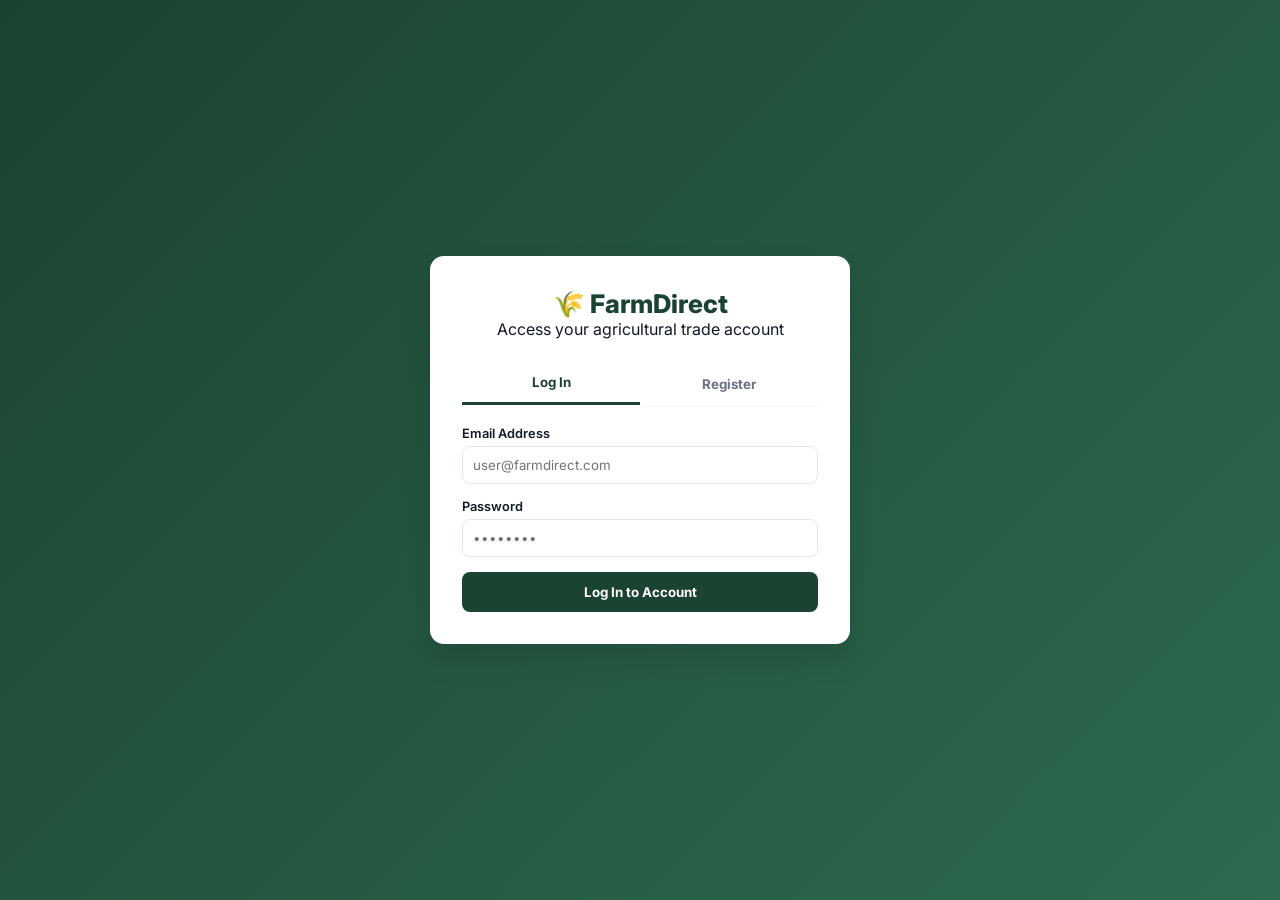
==== commit c00eb253: "Update code with Supabase integration" ====
--- a/index.html
+++ b/index.html
@@ -11,10 +11,13 @@
     <script>
         const userRole = localStorage.getItem('userRole');
         if (!userRole || userRole.toLowerCase() !== 'farmer') {
-            alert('Access Denied: Farmer account se login karein.');
-            window.location.href = 'login.html';
+            // Check if user is logged in as another role, otherwise redirect to login
+            if (localStorage.getItem('isLoggedIn') !== 'true') {
+                window.location.href = 'login.html?role=farmer';
+            }
         }
     </script>
+    <style>
         .hero-section {
             background: linear-gradient(135deg, #1b5e20, #2e7d32);
             color: white;
@@ -144,43 +147,45 @@
             <nav class="nav-links">
                 <a href="index.html" class="active">Home</a>
                 <a href="dashboard.html">Farmer Dashboard & AI Mandi</a>
+                <a href="logistics.html">🚚 Route Optimizer</a>
                 <a href="consumer.html">Marketplace (Buyer)</a>
-                <a href="login.html" class="btn-login btn-auth">Login / Register</a>
+                <a href="login.html" class="btn-login btn-auth" id="authNavBtn">Login / Register</a>
             </nav>
-         <button onclick="toggleProfile()" style="background: #2e7d32; color: white; padding: 8px 16px; border: none; border-radius: 6px; cursor: pointer; font-weight: 600;">
-    👤 My Profile
-</button>
+            <button onclick="toggleProfile()" style="background: #2e7d32; color: white; padding: 8px 16px; border: none; border-radius: 6px; cursor: pointer; font-weight: 600;">
+                👤 My Profile
+            </button>
         </div>
     </header>
+
     <!-- Profile Modal Popup -->
-<div id="profileModal" style="display: none; position: fixed; top: 0; left: 0; width: 100%; height: 100%; background: rgba(0,0,0,0.6); z-index: 2000; align-items: center; justify-content: center;">
-    <div style="background: white; padding: 30px; border-radius: 16px; width: 350px; box-shadow: 0 10px 25px rgba(0,0,0,0.3); font-family: sans-serif;">
-        
-        <div style="text-align: center; margin-bottom: 20px;">
-            <div style="width: 70px; height: 70px; background: #e8f5e9; color: #2e7d32; border-radius: 50%; font-size: 32px; display: flex; align-items: center; justify-content: center; margin: 0 auto 10px auto; border: 2px solid #2e7d32;">
-                👤
-            </div>
-            <h3 id="profName" style="margin: 0; color: #1b5e20; font-size: 20px;">User Name</h3>
-            <span id="profRoleBadge" style="background: #2e7d32; color: white; padding: 2px 10px; border-radius: 12px; font-size: 12px; text-transform: uppercase; font-weight: bold; margin-top: 5px; display: inline-block;">FARMER</span>
-        </div>
-
-        <hr style="border: none; border-top: 1px solid #eee; margin-bottom: 15px;">
-
-        <div style="display: flex; flex-direction: column; gap: 12px; font-size: 14px; color: #333;">
-            <div>📧 <strong>Email:</strong> <span id="profEmail" style="float: right; color: #555;">-</span></div>
-            <div>📞 <strong>Phone:</strong> <span id="profPhone" style="float: right; color: #555;">-</span></div>
-            <div>📍 <strong>Location:</strong> <span id="profLocation" style="float: right; color: #555;">-</span></div>
-            <div>📅 <strong>Member Since:</strong> <span id="profJoined" style="float: right; color: #555;">-</span></div>
-        </div>
-
-        <hr style="border: none; border-top: 1px solid #eee; margin: 20px 0 15px 0;">
-
-        <div style="display: flex; gap: 10px; justify-content: space-between;">
-            <button onclick="logoutUser()" style="flex: 1; background: #d32f2f; color: white; border: none; padding: 10px; border-radius: 8px; cursor: pointer; font-weight: bold;">Logout</button>
-            <button onclick="toggleProfile()" style="flex: 1; background: #757575; color: white; border: none; padding: 10px; border-radius: 8px; cursor: pointer;">Close</button>
+    <div id="profileModal" style="display: none; position: fixed; top: 0; left: 0; width: 100%; height: 100%; background: rgba(0,0,0,0.6); z-index: 2000; align-items: center; justify-content: center;">
+        <div style="background: white; padding: 30px; border-radius: 16px; width: 350px; box-shadow: 0 10px 25px rgba(0,0,0,0.3); font-family: sans-serif;">
+            
+            <div style="text-align: center; margin-bottom: 20px;">
+                <div style="width: 70px; height: 70px; background: #e8f5e9; color: #2e7d32; border-radius: 50%; font-size: 32px; display: flex; align-items: center; justify-content: center; margin: 0 auto 10px auto; border: 2px solid #2e7d32;">
+                    👤
+                </div>
+                <h3 id="profName" style="margin: 0; color: #1b5e20; font-size: 20px;">User Name</h3>
+                <span id="profRoleBadge" style="background: #2e7d32; color: white; padding: 2px 10px; border-radius: 12px; font-size: 12px; text-transform: uppercase; font-weight: bold; margin-top: 5px; display: inline-block;">FARMER</span>
+            </div>
+
+            <hr style="border: none; border-top: 1px solid #eee; margin-bottom: 15px;">
+
+            <div style="display: flex; flex-direction: column; gap: 12px; font-size: 14px; color: #333;">
+                <div>📧 <strong>Email:</strong> <span id="profEmail" style="float: right; color: #555;">-</span></div>
+                <div>📞 <strong>Phone:</strong> <span id="profPhone" style="float: right; color: #555;">-</span></div>
+                <div>📍 <strong>Location:</strong> <span id="profLocation" style="float: right; color: #555;">-</span></div>
+                <div>📅 <strong>Member Since:</strong> <span id="profJoined" style="float: right; color: #555;">-</span></div>
+            </div>
+
+            <hr style="border: none; border-top: 1px solid #eee; margin: 20px 0 15px 0;">
+
+            <div style="display: flex; gap: 10px; justify-content: space-between;">
+                <button onclick="logoutUser()" style="flex: 1; background: #d32f2f; color: white; border: none; padding: 10px; border-radius: 8px; cursor: pointer; font-weight: bold;">Logout</button>
+                <button onclick="toggleProfile()" style="flex: 1; background: #757575; color: white; border: none; padding: 10px; border-radius: 8px; cursor: pointer;">Close</button>
+            </div>
         </div>
     </div>
-</div>
 
     <!-- Hero Banner -->
     <section class="hero-section">
@@ -250,6 +255,16 @@
                 <a href="dashboard.html" class="action-link">Check Mandi Rates &rarr;</a>
             </div>
 
+            <!-- Card 4: Agri-Logistics & Route Optimizer -->
+            <div class="farmer-action-card">
+                <div>
+                    <span class="card-icon">🚚</span>
+                    <div class="card-title">Multi-Farm Route Optimizer</div>
+                    <p class="card-desc">Plan optimal multi-farm pickup sequences, cut carrier freight costs, and safeguard cold-chain produce.</p>
+                </div>
+                <a href="logistics.html" class="action-link" style="background: #16a34a;">Optimize Delivery Routes &rarr;</a>
+            </div>
+
         </div>
 
     </main>
@@ -257,14 +272,16 @@
     <footer>
         <p>&copy; 2026 FarmDirect. Empowering Agriculture with Direct Peer-to-Peer Trading.</p>
     </footer>
+
+    <script src="script.js"></script>
     <script>
     function toggleProfile() {
         const modal = document.getElementById('profileModal');
         if (modal.style.display === 'none' || modal.style.display === '') {
-            document.getElementById('profName').innerText = localStorage.getItem('userName') || 'User';
-            document.getElementById('profEmail').innerText = localStorage.getItem('userEmail') || 'N/A';
-            document.getElementById('profPhone').innerText = localStorage.getItem('userPhone') || 'N/A';
-            document.getElementById('profLocation').innerText = localStorage.getItem('userLocation') || 'N/A';
+            document.getElementById('profName').innerText = localStorage.getItem('userName') || 'Farmer Partner';
+            document.getElementById('profEmail').innerText = localStorage.getItem('userEmail') || 'farmer@farmdirect.com';
+            document.getElementById('profPhone').innerText = localStorage.getItem('userPhone') || '+91 9876543210';
+            document.getElementById('profLocation').innerText = localStorage.getItem('userLocation') || 'Punjab Agro Center';
             document.getElementById('profJoined').innerText = localStorage.getItem('joinedDate') || 'Sep 2026';
             
             const role = localStorage.getItem('userRole') || 'Farmer';
@@ -276,12 +293,17 @@
         }
     }
 
-    function logoutUser() {
-        localStorage.clear();
-        alert('Logged out successfully!');
-        window.location.href = 'login.html';
-    }
-</script>
-
+    document.addEventListener("DOMContentLoaded", () => {
+        const userName = localStorage.getItem('userName');
+        if (userName) {
+            const authBtn = document.getElementById('authNavBtn');
+            if (authBtn) {
+                authBtn.innerText = `👋 ${userName}`;
+                authBtn.href = "javascript:void(0)";
+                authBtn.onclick = toggleProfile;
+            }
+        }
+    });
+    </script>
 </body>
-</html>+</html>
--- a/style.css
+++ b/style.css
@@ -329,4 +329,4 @@
 }
 @media(max-width: 500px) {
     .products-grid { grid-template-columns: 1fr; }
-}+}
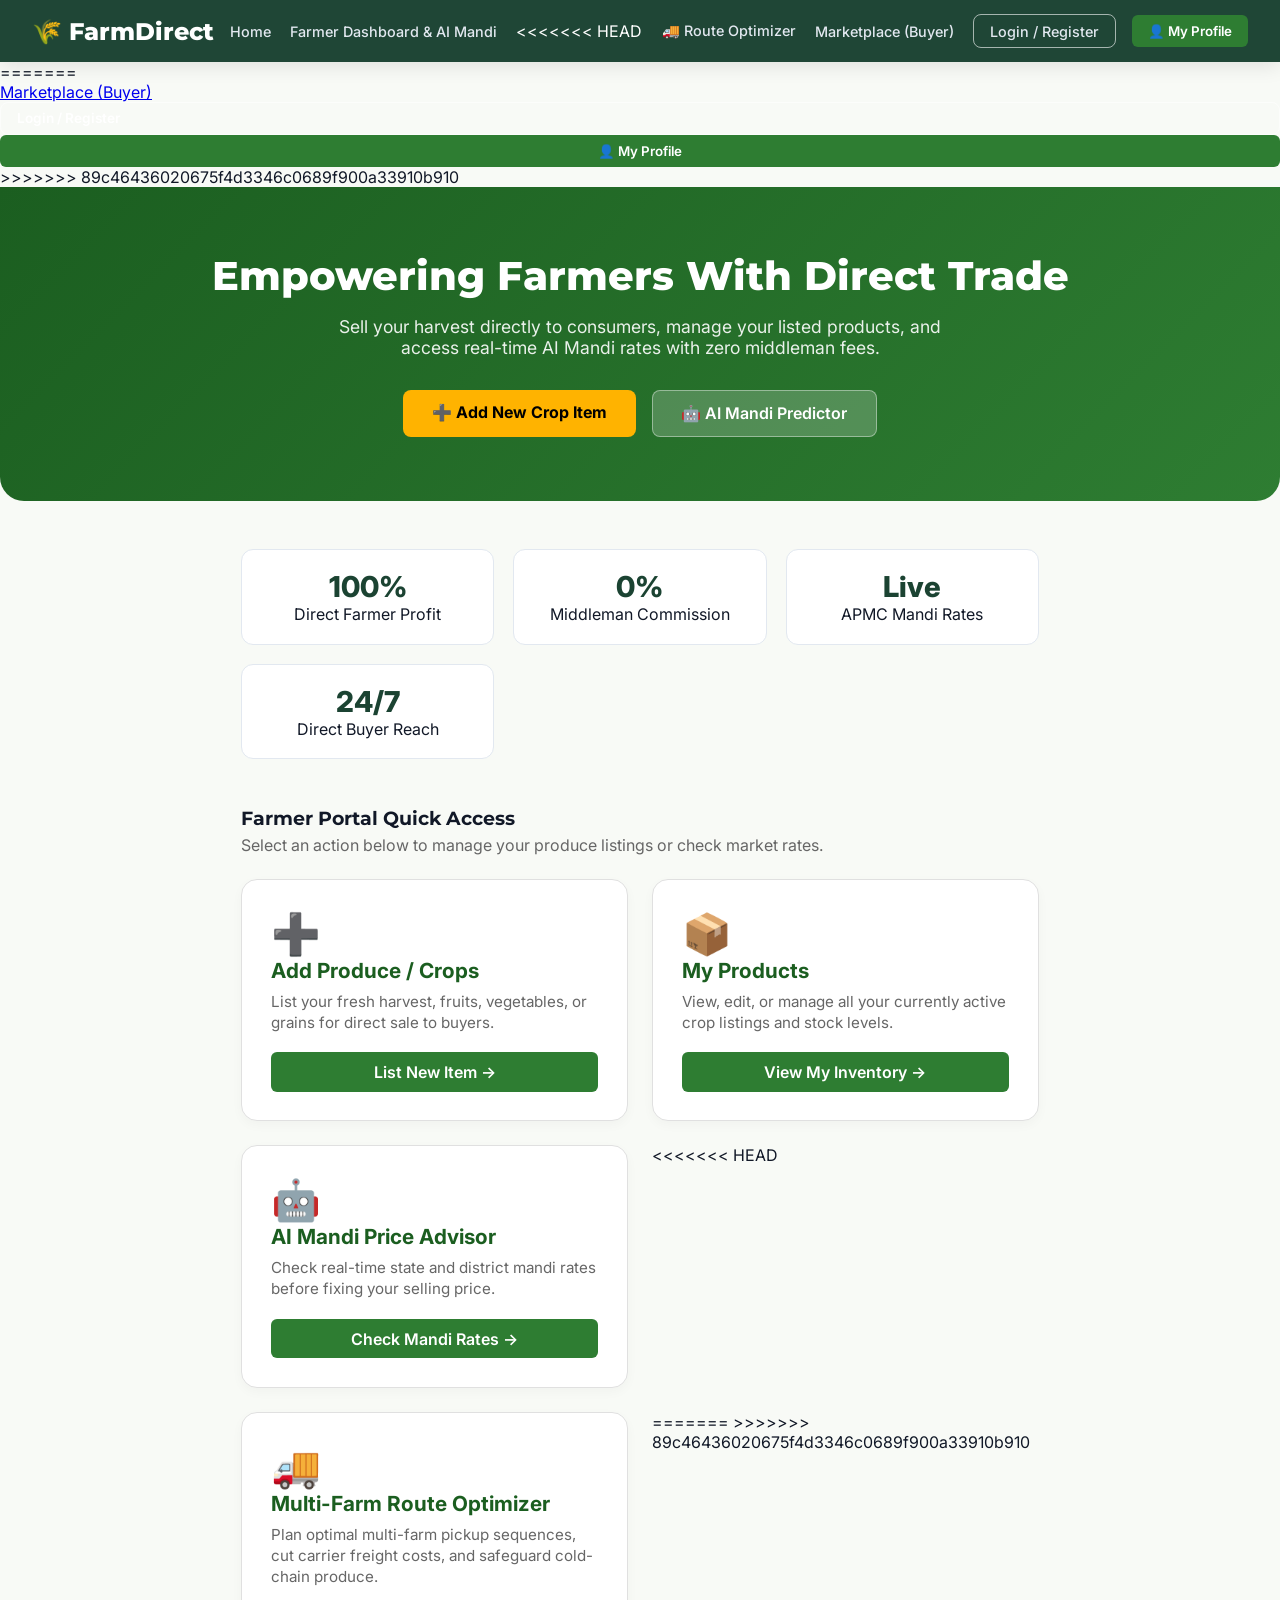
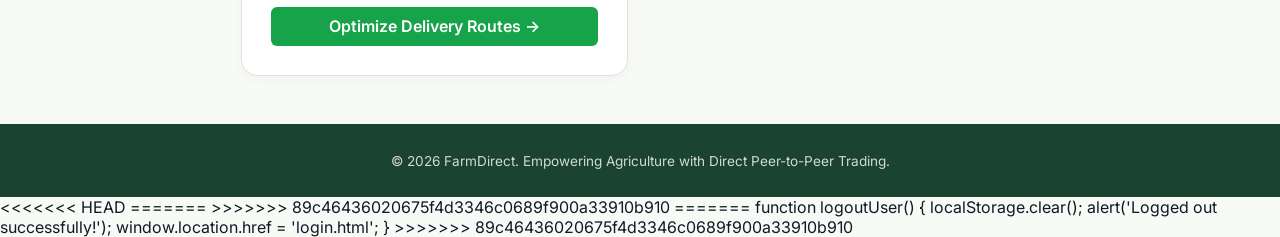
==== commit 4e896220: "Force update with latest Antigravity code" ====
--- a/index.html
+++ b/index.html
@@ -11,11 +11,18 @@
     <script>
         const userRole = localStorage.getItem('userRole');
         if (!userRole || userRole.toLowerCase() !== 'farmer') {
+<<<<<<< HEAD
             // Check if user is logged in as another role, otherwise redirect to login
             if (localStorage.getItem('isLoggedIn') !== 'true') {
                 window.location.href = 'login.html?role=farmer';
             }
         }
+=======
+            alert('Access Denied: Farmer account se login karein.');
+            window.location.href = 'login.html';
+        }
+        
+>>>>>>> 89c46436020675f4d3346c0689f900a33910b910
     </script>
     <style>
         .hero-section {
@@ -147,6 +154,7 @@
             <nav class="nav-links">
                 <a href="index.html" class="active">Home</a>
                 <a href="dashboard.html">Farmer Dashboard & AI Mandi</a>
+<<<<<<< HEAD
                 <a href="logistics.html">🚚 Route Optimizer</a>
                 <a href="consumer.html">Marketplace (Buyer)</a>
                 <a href="login.html" class="btn-login btn-auth" id="authNavBtn">Login / Register</a>
@@ -186,6 +194,45 @@
             </div>
         </div>
     </div>
+=======
+                <a href="consumer.html">Marketplace (Buyer)</a>
+                <a href="login.html" class="btn-login btn-auth">Login / Register</a>
+            </nav>
+         <button onclick="toggleProfile()" style="background: #2e7d32; color: white; padding: 8px 16px; border: none; border-radius: 6px; cursor: pointer; font-weight: 600;">
+    👤 My Profile
+</button>
+        </div>
+    </header>
+    <!-- Profile Modal Popup -->
+<div id="profileModal" style="display: none; position: fixed; top: 0; left: 0; width: 100%; height: 100%; background: rgba(0,0,0,0.6); z-index: 2000; align-items: center; justify-content: center;">
+    <div style="background: white; padding: 30px; border-radius: 16px; width: 350px; box-shadow: 0 10px 25px rgba(0,0,0,0.3); font-family: sans-serif;">
+        
+        <div style="text-align: center; margin-bottom: 20px;">
+            <div style="width: 70px; height: 70px; background: #e8f5e9; color: #2e7d32; border-radius: 50%; font-size: 32px; display: flex; align-items: center; justify-content: center; margin: 0 auto 10px auto; border: 2px solid #2e7d32;">
+                👤
+            </div>
+            <h3 id="profName" style="margin: 0; color: #1b5e20; font-size: 20px;">User Name</h3>
+            <span id="profRoleBadge" style="background: #2e7d32; color: white; padding: 2px 10px; border-radius: 12px; font-size: 12px; text-transform: uppercase; font-weight: bold; margin-top: 5px; display: inline-block;">FARMER</span>
+        </div>
+
+        <hr style="border: none; border-top: 1px solid #eee; margin-bottom: 15px;">
+
+        <div style="display: flex; flex-direction: column; gap: 12px; font-size: 14px; color: #333;">
+            <div>📧 <strong>Email:</strong> <span id="profEmail" style="float: right; color: #555;">-</span></div>
+            <div>📞 <strong>Phone:</strong> <span id="profPhone" style="float: right; color: #555;">-</span></div>
+            <div>📍 <strong>Location:</strong> <span id="profLocation" style="float: right; color: #555;">-</span></div>
+            <div>📅 <strong>Member Since:</strong> <span id="profJoined" style="float: right; color: #555;">-</span></div>
+        </div>
+
+        <hr style="border: none; border-top: 1px solid #eee; margin: 20px 0 15px 0;">
+
+        <div style="display: flex; gap: 10px; justify-content: space-between;">
+            <button onclick="logoutUser()" style="flex: 1; background: #d32f2f; color: white; border: none; padding: 10px; border-radius: 8px; cursor: pointer; font-weight: bold;">Logout</button>
+            <button onclick="toggleProfile()" style="flex: 1; background: #757575; color: white; border: none; padding: 10px; border-radius: 8px; cursor: pointer;">Close</button>
+        </div>
+    </div>
+</div>
+>>>>>>> 89c46436020675f4d3346c0689f900a33910b910
 
     <!-- Hero Banner -->
     <section class="hero-section">
@@ -255,6 +302,7 @@
                 <a href="dashboard.html" class="action-link">Check Mandi Rates &rarr;</a>
             </div>
 
+<<<<<<< HEAD
             <!-- Card 4: Agri-Logistics & Route Optimizer -->
             <div class="farmer-action-card">
                 <div>
@@ -265,6 +313,8 @@
                 <a href="logistics.html" class="action-link" style="background: #16a34a;">Optimize Delivery Routes &rarr;</a>
             </div>
 
+=======
+>>>>>>> 89c46436020675f4d3346c0689f900a33910b910
         </div>
 
     </main>
@@ -272,16 +322,26 @@
     <footer>
         <p>&copy; 2026 FarmDirect. Empowering Agriculture with Direct Peer-to-Peer Trading.</p>
     </footer>
+<<<<<<< HEAD
 
     <script src="script.js"></script>
+=======
+>>>>>>> 89c46436020675f4d3346c0689f900a33910b910
     <script>
     function toggleProfile() {
         const modal = document.getElementById('profileModal');
         if (modal.style.display === 'none' || modal.style.display === '') {
+<<<<<<< HEAD
             document.getElementById('profName').innerText = localStorage.getItem('userName') || 'Farmer Partner';
             document.getElementById('profEmail').innerText = localStorage.getItem('userEmail') || 'farmer@farmdirect.com';
             document.getElementById('profPhone').innerText = localStorage.getItem('userPhone') || '+91 9876543210';
             document.getElementById('profLocation').innerText = localStorage.getItem('userLocation') || 'Punjab Agro Center';
+=======
+            document.getElementById('profName').innerText = localStorage.getItem('userName') || 'User';
+            document.getElementById('profEmail').innerText = localStorage.getItem('userEmail') || 'N/A';
+            document.getElementById('profPhone').innerText = localStorage.getItem('userPhone') || 'N/A';
+            document.getElementById('profLocation').innerText = localStorage.getItem('userLocation') || 'N/A';
+>>>>>>> 89c46436020675f4d3346c0689f900a33910b910
             document.getElementById('profJoined').innerText = localStorage.getItem('joinedDate') || 'Sep 2026';
             
             const role = localStorage.getItem('userRole') || 'Farmer';
@@ -293,6 +353,7 @@
         }
     }
 
+<<<<<<< HEAD
     document.addEventListener("DOMContentLoaded", () => {
         const userName = localStorage.getItem('userName');
         if (userName) {
@@ -307,3 +368,30 @@
     </script>
 </body>
 </html>
+=======
+    function logoutUser() {
+        localStorage.clear();
+        alert('Logged out successfully!');
+        window.location.href = 'login.html';
+    }
+</script>
+<script>
+    document.addEventListener("DOMContentLoaded", () => {
+        const userName = localStorage.getItem('userName');
+        const userRole = localStorage.getItem('userRole');
+
+        // Agar user logged-in hai (yani naam save hai)
+        if (userName) {
+            // Login / Register buttons ya links ko dhoond kar hide karna
+            const authButtons = document.querySelectorAll('.btn-auth, a[href="login.html"]');
+            authButtons.forEach(btn => {
+                // Agar button "Login / Register" ya aisa kuch hai toh usko hide ya change kar sakte hain
+                btn.style.display = 'none'; 
+            });
+        }
+    });
+</script>
+
+</body>
+</html>
+>>>>>>> 89c46436020675f4d3346c0689f900a33910b910
--- a/style.css
+++ b/style.css
@@ -329,4 +329,8 @@
 }
 @media(max-width: 500px) {
     .products-grid { grid-template-columns: 1fr; }
-}
+<<<<<<< HEAD
+}
+=======
+}
+>>>>>>> 89c46436020675f4d3346c0689f900a33910b910
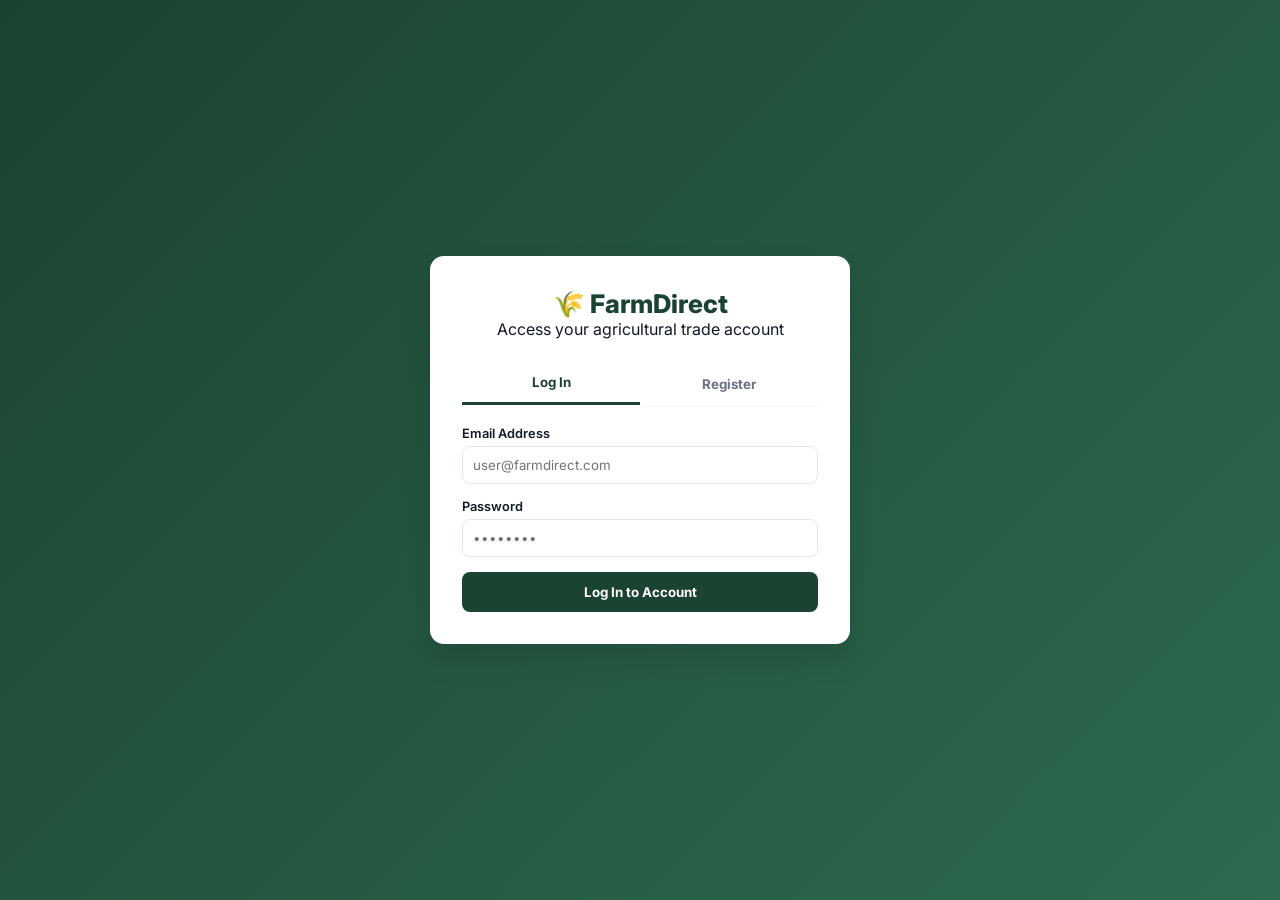
==== commit 2fab86bd: "Restore clean code from backup" ====
--- a/index.html
+++ b/index.html
@@ -11,18 +11,11 @@
     <script>
         const userRole = localStorage.getItem('userRole');
         if (!userRole || userRole.toLowerCase() !== 'farmer') {
-<<<<<<< HEAD
             // Check if user is logged in as another role, otherwise redirect to login
             if (localStorage.getItem('isLoggedIn') !== 'true') {
                 window.location.href = 'login.html?role=farmer';
             }
         }
-=======
-            alert('Access Denied: Farmer account se login karein.');
-            window.location.href = 'login.html';
-        }
-        
->>>>>>> 89c46436020675f4d3346c0689f900a33910b910
     </script>
     <style>
         .hero-section {
@@ -154,7 +147,6 @@
             <nav class="nav-links">
                 <a href="index.html" class="active">Home</a>
                 <a href="dashboard.html">Farmer Dashboard & AI Mandi</a>
-<<<<<<< HEAD
                 <a href="logistics.html">🚚 Route Optimizer</a>
                 <a href="consumer.html">Marketplace (Buyer)</a>
                 <a href="login.html" class="btn-login btn-auth" id="authNavBtn">Login / Register</a>
@@ -194,45 +186,6 @@
             </div>
         </div>
     </div>
-=======
-                <a href="consumer.html">Marketplace (Buyer)</a>
-                <a href="login.html" class="btn-login btn-auth">Login / Register</a>
-            </nav>
-         <button onclick="toggleProfile()" style="background: #2e7d32; color: white; padding: 8px 16px; border: none; border-radius: 6px; cursor: pointer; font-weight: 600;">
-    👤 My Profile
-</button>
-        </div>
-    </header>
-    <!-- Profile Modal Popup -->
-<div id="profileModal" style="display: none; position: fixed; top: 0; left: 0; width: 100%; height: 100%; background: rgba(0,0,0,0.6); z-index: 2000; align-items: center; justify-content: center;">
-    <div style="background: white; padding: 30px; border-radius: 16px; width: 350px; box-shadow: 0 10px 25px rgba(0,0,0,0.3); font-family: sans-serif;">
-        
-        <div style="text-align: center; margin-bottom: 20px;">
-            <div style="width: 70px; height: 70px; background: #e8f5e9; color: #2e7d32; border-radius: 50%; font-size: 32px; display: flex; align-items: center; justify-content: center; margin: 0 auto 10px auto; border: 2px solid #2e7d32;">
-                👤
-            </div>
-            <h3 id="profName" style="margin: 0; color: #1b5e20; font-size: 20px;">User Name</h3>
-            <span id="profRoleBadge" style="background: #2e7d32; color: white; padding: 2px 10px; border-radius: 12px; font-size: 12px; text-transform: uppercase; font-weight: bold; margin-top: 5px; display: inline-block;">FARMER</span>
-        </div>
-
-        <hr style="border: none; border-top: 1px solid #eee; margin-bottom: 15px;">
-
-        <div style="display: flex; flex-direction: column; gap: 12px; font-size: 14px; color: #333;">
-            <div>📧 <strong>Email:</strong> <span id="profEmail" style="float: right; color: #555;">-</span></div>
-            <div>📞 <strong>Phone:</strong> <span id="profPhone" style="float: right; color: #555;">-</span></div>
-            <div>📍 <strong>Location:</strong> <span id="profLocation" style="float: right; color: #555;">-</span></div>
-            <div>📅 <strong>Member Since:</strong> <span id="profJoined" style="float: right; color: #555;">-</span></div>
-        </div>
-
-        <hr style="border: none; border-top: 1px solid #eee; margin: 20px 0 15px 0;">
-
-        <div style="display: flex; gap: 10px; justify-content: space-between;">
-            <button onclick="logoutUser()" style="flex: 1; background: #d32f2f; color: white; border: none; padding: 10px; border-radius: 8px; cursor: pointer; font-weight: bold;">Logout</button>
-            <button onclick="toggleProfile()" style="flex: 1; background: #757575; color: white; border: none; padding: 10px; border-radius: 8px; cursor: pointer;">Close</button>
-        </div>
-    </div>
-</div>
->>>>>>> 89c46436020675f4d3346c0689f900a33910b910
 
     <!-- Hero Banner -->
     <section class="hero-section">
@@ -302,7 +255,6 @@
                 <a href="dashboard.html" class="action-link">Check Mandi Rates &rarr;</a>
             </div>
 
-<<<<<<< HEAD
             <!-- Card 4: Agri-Logistics & Route Optimizer -->
             <div class="farmer-action-card">
                 <div>
@@ -313,8 +265,6 @@
                 <a href="logistics.html" class="action-link" style="background: #16a34a;">Optimize Delivery Routes &rarr;</a>
             </div>
 
-=======
->>>>>>> 89c46436020675f4d3346c0689f900a33910b910
         </div>
 
     </main>
@@ -322,26 +272,16 @@
     <footer>
         <p>&copy; 2026 FarmDirect. Empowering Agriculture with Direct Peer-to-Peer Trading.</p>
     </footer>
-<<<<<<< HEAD
 
     <script src="script.js"></script>
-=======
->>>>>>> 89c46436020675f4d3346c0689f900a33910b910
     <script>
     function toggleProfile() {
         const modal = document.getElementById('profileModal');
         if (modal.style.display === 'none' || modal.style.display === '') {
-<<<<<<< HEAD
             document.getElementById('profName').innerText = localStorage.getItem('userName') || 'Farmer Partner';
             document.getElementById('profEmail').innerText = localStorage.getItem('userEmail') || 'farmer@farmdirect.com';
             document.getElementById('profPhone').innerText = localStorage.getItem('userPhone') || '+91 9876543210';
             document.getElementById('profLocation').innerText = localStorage.getItem('userLocation') || 'Punjab Agro Center';
-=======
-            document.getElementById('profName').innerText = localStorage.getItem('userName') || 'User';
-            document.getElementById('profEmail').innerText = localStorage.getItem('userEmail') || 'N/A';
-            document.getElementById('profPhone').innerText = localStorage.getItem('userPhone') || 'N/A';
-            document.getElementById('profLocation').innerText = localStorage.getItem('userLocation') || 'N/A';
->>>>>>> 89c46436020675f4d3346c0689f900a33910b910
             document.getElementById('profJoined').innerText = localStorage.getItem('joinedDate') || 'Sep 2026';
             
             const role = localStorage.getItem('userRole') || 'Farmer';
@@ -353,7 +293,6 @@
         }
     }
 
-<<<<<<< HEAD
     document.addEventListener("DOMContentLoaded", () => {
         const userName = localStorage.getItem('userName');
         if (userName) {
@@ -368,30 +307,3 @@
     </script>
 </body>
 </html>
-=======
-    function logoutUser() {
-        localStorage.clear();
-        alert('Logged out successfully!');
-        window.location.href = 'login.html';
-    }
-</script>
-<script>
-    document.addEventListener("DOMContentLoaded", () => {
-        const userName = localStorage.getItem('userName');
-        const userRole = localStorage.getItem('userRole');
-
-        // Agar user logged-in hai (yani naam save hai)
-        if (userName) {
-            // Login / Register buttons ya links ko dhoond kar hide karna
-            const authButtons = document.querySelectorAll('.btn-auth, a[href="login.html"]');
-            authButtons.forEach(btn => {
-                // Agar button "Login / Register" ya aisa kuch hai toh usko hide ya change kar sakte hain
-                btn.style.display = 'none'; 
-            });
-        }
-    });
-</script>
-
-</body>
-</html>
->>>>>>> 89c46436020675f4d3346c0689f900a33910b910
--- a/style.css
+++ b/style.css
@@ -329,8 +329,4 @@
 }
 @media(max-width: 500px) {
     .products-grid { grid-template-columns: 1fr; }
-<<<<<<< HEAD
-}
-=======
-}
->>>>>>> 89c46436020675f4d3346c0689f900a33910b910
+}
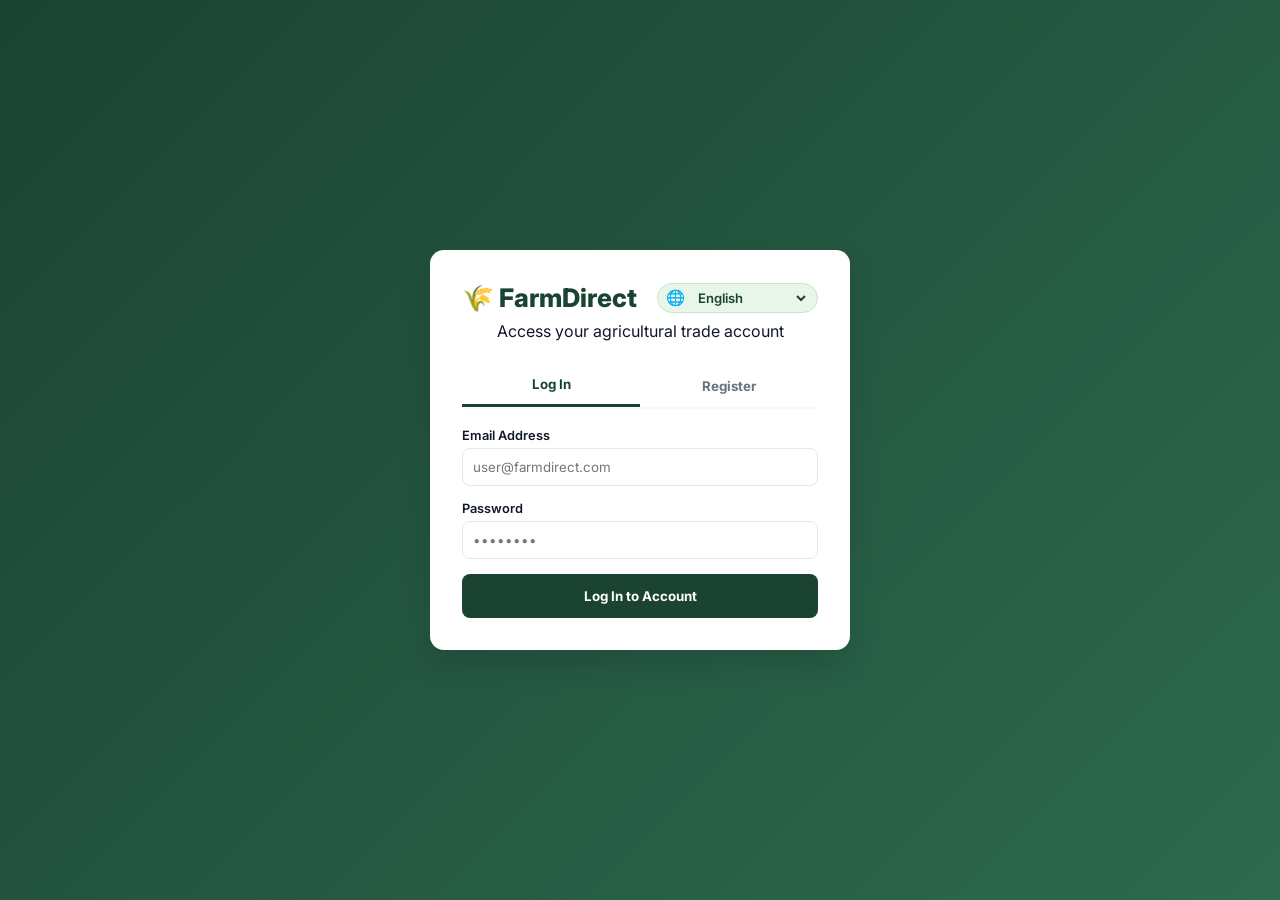
==== commit 3ff1c9f3: "Fix registration form field mapping and update backend deployment" ====
--- a/index.html
+++ b/index.html
@@ -145,11 +145,23 @@
         <div class="nav-container">
             <a href="index.html" class="logo">🌾 FarmDirect</a>
             <nav class="nav-links">
-                <a href="index.html" class="active">Home</a>
-                <a href="dashboard.html">Farmer Dashboard & AI Mandi</a>
-                <a href="logistics.html">🚚 Route Optimizer</a>
-                <a href="consumer.html">Marketplace (Buyer)</a>
-                <a href="login.html" class="btn-login btn-auth" id="authNavBtn">Login / Register</a>
+                <a href="index.html" class="active" data-i18n="farmerHome">Home</a>
+                <a href="dashboard.html" data-i18n="farmerPortal">Farmer Dashboard & AI Mandi</a>
+                <a href="logistics.html" data-i18n="routeOptimizer">🚚 Route Optimizer</a>
+                <a href="consumer.html" data-i18n="marketplace">Marketplace (Buyer)</a>
+
+                <!-- Multi-Language Selector -->
+                <div class="lang-selector-container">
+                    <span class="lang-globe-icon">🌐</span>
+                    <select class="lang-selector" onchange="changeLanguage(this.value)" aria-label="Select Language">
+                        <option value="en">English</option>
+                        <option value="hi">हिंदी (Hindi)</option>
+                        <option value="pa">ਪੰਜਾਬੀ (Punjabi)</option>
+                        <option value="mr">मराठी (Marathi)</option>
+                    </select>
+                </div>
+
+                <a href="login.html" class="btn-login btn-auth" id="authNavBtn" data-i18n="login">Login / Register</a>
             </nav>
             <button onclick="toggleProfile()" style="background: #2e7d32; color: white; padding: 8px 16px; border: none; border-radius: 6px; cursor: pointer; font-weight: 600;">
                 👤 My Profile
@@ -305,5 +317,30 @@
         }
     });
     </script>
+
+    <!-- Mobile Phone Bottom Navigation Bar -->
+    <nav class="mobile-bottom-nav">
+        <a href="index.html" class="mobile-nav-item active">
+            <span class="mobile-nav-icon">👨‍🌾</span>
+            <span>Farmer</span>
+        </a>
+        <a href="consumer.html" class="mobile-nav-item">
+            <span class="mobile-nav-icon">🌾</span>
+            <span>Market</span>
+        </a>
+        <a href="logistics.html" class="mobile-nav-item">
+            <span class="mobile-nav-icon">🚚</span>
+            <span>Routes</span>
+        </a>
+        <a href="orders.html" class="mobile-nav-item">
+            <span class="mobile-nav-icon">📦</span>
+            <span>Orders</span>
+        </a>
+        <a href="cart.html" class="mobile-nav-item">
+            <span class="mobile-nav-icon">🛒</span>
+            <span>Cart</span>
+            <span class="mobile-cart-badge" id="mobile-cart-count">0</span>
+        </a>
+    </nav>
 </body>
 </html>
--- a/style.css
+++ b/style.css
@@ -313,20 +313,243 @@
 .auth-form.hidden { display: none; }
 .form-group label { display: block; font-size: 0.8rem; font-weight: 600; margin-bottom: 0.3rem; }
 .form-control { width: 100%; padding: 0.65rem; border: 1px solid var(--border); border-radius: var(--radius-sm); outline: none; }
-.btn-submit { background: var(--primary); color: #fff; border: none; padding: 0.75rem; border-radius: var(--radius-sm); font-weight: 700; cursor: pointer; }
+.btn-submit { background: var(--primary); color: #fff; border: none; padding: 0.75rem; border-radius: var(--radius-sm); font-weight: 700; cursor: pointer; min-height: 44px; }
 
 footer { background: var(--primary); color: rgba(255,255,255,0.8); text-align: center; padding: 1.8rem; margin-top: auto; font-size: 0.85rem; }
 
-/* Responsive Layout */
+/* ===================================================
+   📱 MOBILE PHONE RESPONSIVENESS & TOUCH OPTIMIZATIONS
+   =================================================== */
+
+/* App-style Mobile Bottom Navigation Bar */
+.mobile-bottom-nav {
+    display: none;
+    position: fixed;
+    bottom: 0;
+    left: 0;
+    right: 0;
+    height: 62px;
+    background: #ffffff;
+    border-top: 1px solid var(--border);
+    box-shadow: 0 -3px 12px rgba(0, 0, 0, 0.08);
+    z-index: 1000;
+    justify-content: space-around;
+    align-items: center;
+    padding: 0 0.5rem;
+}
+
+.mobile-nav-item {
+    display: flex;
+    flex-direction: column;
+    align-items: center;
+    justify-content: center;
+    text-decoration: none;
+    color: var(--text-muted);
+    font-size: 0.72rem;
+    font-weight: 600;
+    flex: 1;
+    height: 100%;
+    transition: color 0.2s;
+    position: relative;
+}
+
+.mobile-nav-item.active, .mobile-nav-item:hover {
+    color: var(--primary);
+}
+
+.mobile-nav-icon {
+    font-size: 1.25rem;
+    margin-bottom: 2px;
+}
+
+.mobile-cart-badge {
+    position: absolute;
+    top: 6px;
+    right: 25%;
+    background: #dc2626;
+    color: white;
+    font-size: 0.65rem;
+    font-weight: 800;
+    padding: 1px 5px;
+    border-radius: 10px;
+}
+
+/* Tablet & Smaller Laptops (<= 1100px) */
 @media(max-width: 1100px) {
     .products-grid { grid-template-columns: repeat(3, 1fr); }
-}
+    .nav-container { padding: 0 1rem; }
+}
+
+/* Tablets & Large Phones (<= 860px) */
 @media(max-width: 860px) {
     .container, .product-detail-grid, .cart-layout { grid-template-columns: 1fr; }
     .products-grid { grid-template-columns: repeat(2, 1fr); }
-    .nav-container { flex-direction: column; gap: 1rem; }
-    .header-search input { width: 100%; }
-}
-@media(max-width: 500px) {
-    .products-grid { grid-template-columns: 1fr; }
-}
+    
+    header { padding: 0.75rem 1rem; }
+    .nav-container { flex-direction: column; align-items: stretch; gap: 0.6rem; }
+    
+    /* Scrollable Horizontal Pill Navigation on Mobile */
+    .nav-links {
+        overflow-x: auto;
+        white-space: nowrap;
+        -webkit-overflow-scrolling: touch;
+        padding-bottom: 4px;
+        gap: 0.75rem;
+        scrollbar-width: none;
+    }
+    .nav-links::-webkit-scrollbar { display: none; }
+    
+    .header-search { width: 100%; margin-top: 2px; }
+    .header-search input { width: 100% !important; border-radius: 8px; }
+    
+    .hero-parallax { height: auto; min-height: 260px; padding: 2.5rem 1rem; }
+    .hero-content h1 { font-size: 1.9rem; }
+}
+
+/* Mobile Phones (<= 640px) */
+@media(max-width: 640px) {
+    body {
+        padding-bottom: 68px; /* Offset for Mobile Bottom Navigation */
+    }
+
+    .mobile-bottom-nav {
+        display: flex;
+    }
+
+    /* Prevent iOS auto-zoom on inputs */
+    input, select, textarea, .form-control {
+        font-size: 16px !important;
+        min-height: 44px;
+    }
+
+    button, .btn-auth, .btn-hero, .btn-submit {
+        min-height: 44px;
+        touch-action: manipulation;
+    }
+
+    /* Symmetrical 2-Column Mobile Marketplace Grid (Amazon/Flipkart format) */
+    .products-grid {
+        grid-template-columns: repeat(2, 1fr) !important;
+        gap: 0.75rem;
+    }
+
+    .product-card {
+        height: auto;
+        min-height: 290px;
+        border-radius: var(--radius-sm);
+    }
+    .product-img { height: 120px; }
+    .product-details { padding: 0.75rem; }
+    .product-title { font-size: 0.82rem; height: 2.6em; }
+    .product-price { font-size: 0.95rem; }
+    .btn-add { padding: 0.35rem 0.5rem; font-size: 0.7rem; }
+
+    /* Touch-friendly Cart & Checkout on Mobile */
+    .cart-item-card {
+        flex-direction: column;
+        align-items: flex-start;
+        position: relative;
+        gap: 0.6rem;
+    }
+    .cart-item-img {
+        width: 65px;
+        height: 65px;
+    }
+    .cart-qty-controls {
+        width: 100%;
+        justify-content: space-between;
+        background: #f8faf6;
+        padding: 4px 8px;
+        border-radius: 6px;
+    }
+
+    /* Modals fit neatly inside small screens */
+    .modal-content, .auth-card-3d, #profileModal > div, #fpoModal > div {
+        width: 94% !important;
+        max-width: 94% !important;
+        padding: 1.2rem !important;
+        max-height: 90vh;
+        overflow-y: auto;
+    }
+
+    /* Hero actions stack on small phones */
+    .hero-actions {
+        flex-direction: column;
+        width: 100%;
+    }
+    .hero-actions .btn-hero {
+        width: 100%;
+        text-align: center;
+    }
+
+    /* Section titles responsive sizing */
+    .section-title { font-size: 1.5rem; }
+    .detail-title { font-size: 1.4rem; }
+    .detail-price { font-size: 1.5rem; }
+    
+    /* Footer offset for bottom navigation */
+    footer {
+        padding: 1.2rem 1rem 4.5rem 1rem;
+    }
+}
+
+/* --- LANGUAGE SELECTOR --- */
+.lang-selector-container {
+    display: inline-flex;
+    align-items: center;
+    gap: 5px;
+    background: rgba(255, 255, 255, 0.15);
+    border: 1px solid rgba(255, 255, 255, 0.3);
+    border-radius: 20px;
+    padding: 3px 8px;
+    transition: all 0.2s ease;
+}
+.lang-selector-container:hover {
+    background: rgba(255, 255, 255, 0.25);
+    border-color: rgba(255, 255, 255, 0.5);
+}
+.lang-globe-icon {
+    font-size: 0.95rem;
+    line-height: 1;
+}
+.lang-selector {
+    background: transparent;
+    border: none;
+    color: #ffffff;
+    font-size: 0.82rem;
+    font-weight: 600;
+    cursor: pointer;
+    outline: none;
+    padding: 2px 4px;
+}
+.lang-selector option {
+    background: #1b4332;
+    color: #ffffff;
+    font-weight: 500;
+}
+
+/* --- CART TOAST NOTIFICATION --- */
+.cart-toast {
+    position: fixed;
+    bottom: 80px;
+    right: 25px;
+    background: #1b4332;
+    color: #ffffff;
+    padding: 12px 18px;
+    border-radius: 10px;
+    box-shadow: 0 10px 25px rgba(0,0,0,0.25);
+    display: none;
+    align-items: center;
+    gap: 12px;
+    z-index: 9999;
+    font-size: 0.95rem;
+    font-weight: 500;
+    border: 1px solid #52b788;
+    animation: toastSlideUp 0.3s ease-out;
+}
+@keyframes toastSlideUp {
+    from { transform: translateY(20px); opacity: 0; }
+    to { transform: translateY(0); opacity: 1; }
+}
+
+
